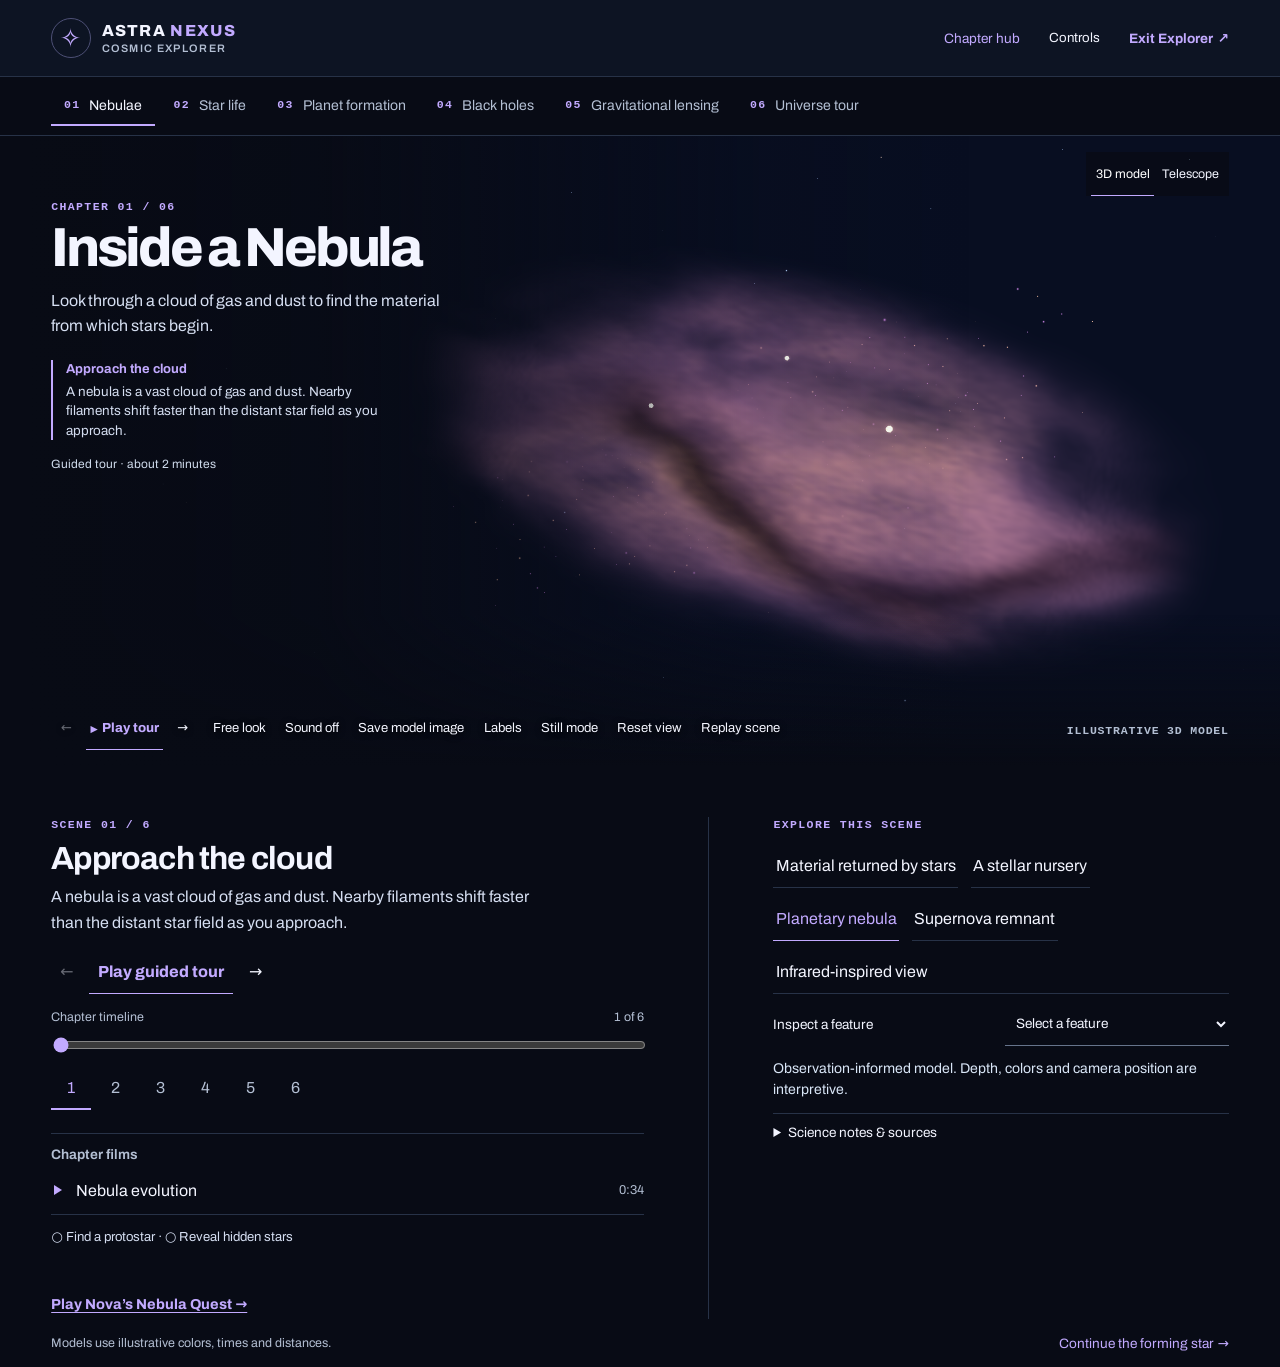
==== cosmic.html @ 78dd4376 "Apply the recorded nebula, orbital, lensing and merger references" ====
<!doctype html>
<html lang="en">
<head>
<meta charset="utf-8">
<meta name="viewport" content="width=device-width, initial-scale=1">
<meta name="theme-color" content="#0a1021">
<meta name="description" content="Six interactive astronomy chapters from ASTRA NEXUS, from stellar nurseries to the observable horizon.">
<title>Cosmic Explorer · ASTRA NEXUS</title>
<link rel="icon" href="favicon.svg" type="image/svg+xml">
<link rel="stylesheet" href="css/cosmic.css?v=8">
<link rel="stylesheet" href="css/cosmic-journey.css">
<link rel="stylesheet" href="css/navigation.css?v=2">
</head>
<body>
<header class="cx-header">
  <a class="cx-brand" href="./"><span class="cx-mark" aria-hidden="true">✧</span><span>ASTRA <span class="cx-slash">NEXUS</span><small>Cosmic Explorer</small></span></a>
  <div class="cx-header-actions"><a class="cx-back" href="#chapters">Chapter hub</a><button id="help" type="button" aria-haspopup="dialog">Controls</button><a class="cx-back cx-exit" href="./#dash">Exit Explorer <span aria-hidden="true">↗</span></a></div>
</header>
<nav id="chapters" class="cx-chapters" aria-label="Chapters"></nav>
<main id="explorer">
  <section id="chapter-hub" class="cx-hub" hidden aria-labelledby="hub-title">
    <div><h1 id="hub-title">Cosmic Explorer</h1><p>Six guided journeys through the life of stars, the formation of planets and the scale of the universe.</p></div>
    <a class="cx-cta" id="continue-chapter" href="#nebula">Start exploring →</a>
    <p id="explorer-progress" class="cx-hub-status"></p>
    <div class="cx-hub-grid" id="hub-grid"></div>
  </section>
  <div id="chapter-view">
  <section class="cx-stage" aria-labelledby="chapter-title">
    <div id="viewport" class="cx-viewport" role="region" aria-label="Cosmic scene. In free look use arrow keys to rotate and plus or minus to zoom." tabindex="0">
      <canvas id="diagram" aria-hidden="true"></canvas>
    </div>
    <figure id="observation" class="cx-observation" hidden>
      <img id="observation-image" alt="" decoding="async">
      <figcaption class="cx-photo-credit">
        <span id="observation-instrument"></span>
        <a id="observation-credit" target="_blank" rel="noopener"></a>
      </figcaption>
    </figure>
    <canvas id="scene-handoff" class="cx-scene-handoff" aria-hidden="true" hidden></canvas>
    <div class="cx-caption">
      <div class="cx-eyebrow" id="chapter-number">Chapter 01 / 06</div>
      <h1 id="chapter-title">Inside a Nebula</h1>
      <p id="chapter-intro">Explore clouds of gas and dust and find where a star begins.</p>
      <div class="cx-current" id="stage-beat"></div>
      <p class="cx-duration" id="duration"></p>
      <p class="cx-scale" id="universe-distance" hidden></p>
      <p class="cx-duration" id="stage-status" role="status"></p>
    </div>
    <div class="cx-modes" role="group" aria-label="Scene display">
      <button id="show-model" type="button" aria-pressed="true">Model</button>
      <button id="show-observation" type="button" aria-pressed="false" hidden>Telescope</button>
    </div>
    <div class="cx-scene-tag" id="render-mode">Interactive diagram</div>
    <div class="cx-model-labels" id="model-labels" hidden></div>
    <div class="cx-scale" id="scale" hidden></div>
    <label class="cx-universe-ruler" id="universe-ruler" hidden><input id="universe-scrub" type="range" min="0" max="5" step="1" value="0" aria-label="Cosmic distance scale"></label>
    <div class="cx-model-labels cx-hotspot" id="feature-marker" hidden></div>
    <div id="scene-hotspots" class="cx-scene-hotspots" aria-label="Scene feature markers" hidden></div>
    <div class="cx-viewbar">
      <div class="cx-stage-navigation" role="group" aria-label="Scene navigation">
        <button id="stage-previous" type="button" aria-label="Previous scene in viewer">←</button>
        <button id="stage-play" class="cx-primary" type="button">Play tour</button>
        <button id="stage-next" type="button" aria-label="Next scene in viewer">→</button>
      </div>
      <button id="free" type="button" aria-pressed="false">Free look</button>
      <div id="zoom-controls" class="cx-stage-navigation" hidden>
        <button id="zoom-in" type="button" aria-label="Zoom in">+</button>
        <button id="zoom-out" type="button" aria-label="Zoom out">−</button>
      </div>
      <button id="explorer-sound" type="button" aria-pressed="false">Sound off</button>
      <button id="explorer-photo" type="button">Save model image</button>
      <button id="labels" type="button" aria-pressed="false">Labels</button>
      <button id="motion" type="button" aria-pressed="false">Still mode</button>
      <button id="reset" type="button">Reset view</button>
      <button id="replay" type="button">Replay scene</button>
      <button id="universe-details" type="button" aria-haspopup="dialog" hidden>Science &amp; sources</button>
      <button id="universe-earth" type="button" hidden>Return to Earth</button>
    </div>
  </section>
  <div class="cx-console" id="chapter-console">
    <section class="cx-story" aria-labelledby="beat-title">
      <div class="cx-eyebrow" id="beat-number"></div>
      <h2 id="beat-title"></h2>
      <p id="beat-copy" aria-live="polite"></p>
      <div class="cx-traverse">
        <button id="previous" type="button" aria-label="Previous scene">←</button>
        <button id="play" class="cx-primary" type="button">Play guided tour</button>
        <button id="next" type="button" aria-label="Next scene">→</button>
      </div>
      <label class="cx-timeline" for="timeline"><span>Chapter timeline</span><output id="timeline-value" for="timeline"></output><input id="timeline" type="range" min="0" max="5" step="1" value="0"></label>
      <div id="stops" class="cx-stops" aria-label="Chapter scenes"></div>
      <section id="chapter-films" class="cx-films" hidden aria-labelledby="film-heading">
        <h3 id="film-heading">Chapter films</h3><div id="film-list"></div>
      </section>
      <p id="chapter-objectives" class="cx-hub-status"></p>
      <div id="chapter-related" class="cx-related"></div>
      <div id="chapter-summary" class="cx-summary" hidden></div>
    </section>
    <section class="cx-lab" aria-label="Explore this scene">
      <div class="cx-eyebrow">Explore this scene</div>
      <div id="observation-notes" class="cx-observation-notes" hidden>
        <h2 id="observation-title"></h2>
        <p id="observation-note"></p>
        <button id="inspect-model" type="button">Explore the model</button>
      </div>
      <div id="model-controls">
        <div id="controls"></div>
        <p class="cx-reading" id="reading" aria-live="polite"></p>
        <div id="locator" class="cx-locator" hidden></div>
        <div id="lens-demo" class="cx-lens-demo" hidden></div>
      </div>
      <details>
        <summary>Science notes &amp; sources</summary>
        <p id="science"></p>
        <div id="sources"></div>
        <div id="scale-reference"></div>
      </details>
    </section>
  </div>
  <section id="evidence" class="cx-evidence" hidden aria-labelledby="evidence-title"><h2 id="evidence-title">Observations and visual references</h2><div id="evidence-grid" class="cx-evidence-grid"></div></section>
  <footer class="cx-footer"><span>Models use illustrative colors, times and distances.</span><a id="next-chapter" href="#stars">Next chapter →</a></footer>
  </div>
</main>
<dialog id="universe-notes" class="cx-dialog cx-universe-notes" aria-labelledby="universe-notes-title">
  <div class="cx-dialog-head"><h2 id="universe-notes-title">Cosmic scales · field notes</h2><form method="dialog"><button class="cx-dialog-x" aria-label="Close science notes">×</button></form></div>
  <div id="universe-notes-content"></div>
</dialog>
<dialog id="help-dialog" class="cx-dialog" aria-labelledby="help-title">
  <div class="cx-dialog-head">
    <h2 id="help-title">Explorer controls</h2>
    <form method="dialog"><button class="cx-dialog-x" aria-label="Close Explorer controls" autofocus>×</button></form>
  </div>
  <p>Use the scene arrows or timeline to advance. Guided tour plays each scene in order. Use Still mode to step through at your own pace.</p>
  <p>In Free look, drag or use the arrow keys to rotate. Use the wheel, + and −, or the zoom buttons to zoom. Escape exits Free look.</p>
  <p id="chapter-help"></p>
  <label class="cx-field"><span>Graphics quality</span><select id="quality"><option value="auto">Auto</option><option value="lite">Reduced</option><option value="full">Full</option></select></label>
  <button id="help-motion" type="button" aria-pressed="false">Still mode</button>
  <button id="retry-renderer" type="button">Try 3D again</button>
  <p id="renderer-status" role="status"></p>
  <form method="dialog" class="cx-dialog-actions"><button class="cx-primary">Close controls</button><a class="cx-back" href="./#dash">Exit Explorer to Mission Control ↗</a></form>
</dialog>
<dialog id="media-dialog" class="cx-dialog cx-media-dialog" aria-labelledby="media-title">
  <div class="cx-dialog-head">
    <h2 id="media-title"></h2>
    <form method="dialog"><button class="cx-dialog-x" aria-label="Close media" autofocus>×</button></form>
  </div>
  <div id="media-content"></div><p id="media-caption"></p><div id="media-links"></div>
</dialog>
<noscript><p class="cx-noscript">Enable JavaScript to explore the six interactive chapters. <a href="https://science.nasa.gov/universe/">Explore NASA’s universe guide</a>.</p></noscript>
<script type="module" src="js/cosmic.js?v=13"></script>
</body>
</html>
---- css/cosmic.css ----
@font-face{font-family:Archivo;src:url(../fonts/archivo.woff2) format("woff2");font-display:swap;font-weight:100 900}
:root{color-scheme:dark;--ink:#080b15;--line:#273247;--muted:#b3bfd3;--accent:#a99efc;--bright:#f3f5ff;font-family:Archivo,system-ui,sans-serif;background:var(--ink);color:var(--bright)}
*{box-sizing:border-box}
body{margin:0}
button,input,select{font:inherit}
a{color:inherit}
button,select{border:0;border-bottom:1px solid transparent;color:var(--bright);background:transparent;padding:.55rem .55rem;cursor:pointer;min-height:44px}
select{border-bottom-color:#66748b;padding-inline:.4rem;color-scheme:dark}
select option{background:#111b2d;color:var(--bright)}
button:hover:not(:disabled),select:hover{border-color:var(--accent);color:var(--accent)}
button:disabled{opacity:.4;cursor:default}
button[aria-pressed=true]{border-color:var(--accent);color:var(--accent)}
:focus-visible{outline:2px solid #fff;outline-offset:3px}
[hidden]{display:none!important}
.cx-header,.cx-footer{display:flex;justify-content:space-between;align-items:center;padding:1rem clamp(1rem,4vw,4rem);gap:1rem}
.cx-header{border-bottom:1px solid var(--line);background:#0d1423}
.cx-brand{display:flex;align-items:center;gap:.65rem;text-decoration:none;font-weight:800;letter-spacing:.08em}
.cx-brand small{display:block;color:var(--muted);font-size:.68rem;font-weight:600;letter-spacing:.12em;text-transform:uppercase;margin-top:.16rem}
.cx-slash,.cx-mark{color:var(--accent)}
.cx-mark{display:grid;place-items:center;width:40px;height:40px;border-radius:50%;border:1px solid #4d5076;font-size:1.6rem}
.cx-back,.cx-footer a{font-size:.85rem;text-decoration:none;color:var(--accent);white-space:nowrap}
.cx-exit{display:inline-flex;gap:.3rem;align-items:center;min-height:44px;font-weight:700}
.cx-exit:hover,.cx-exit:focus-visible{text-decoration:underline;text-underline-offset:.25em}
.cx-chapters{display:flex;overflow:auto;gap:.35rem;padding:.55rem clamp(1rem,4vw,4rem);border-bottom:1px solid var(--line);scrollbar-width:thin}
.cx-chapters a{display:inline-flex;align-items:center;gap:.55rem;text-decoration:none;white-space:nowrap;border-bottom:2px solid transparent;padding:.72rem .8rem;font-size:.88rem;color:var(--muted)}
.cx-chapters a[aria-current=page]{border-color:var(--accent);color:var(--bright)}
.cx-chapters b,.cx-eyebrow,.cx-scene-tag,.cx-scale{font:600 .72rem/1.35 ui-monospace,monospace;letter-spacing:.12em;text-transform:uppercase;color:var(--accent)}
.cx-stage{position:relative;isolation:isolate;min-height:clamp(470px,64svh,770px);background:#070a12;overflow:hidden}
.cx-viewport,.cx-viewport canvas{position:absolute;inset:0;width:100%;height:100%;display:block}
.cx-viewport{touch-action:pan-y}
.cx-viewport.free{cursor:grab;touch-action:none}
.cx-viewport.free:active{cursor:grabbing}
.cx-stage::after{content:"";position:absolute;inset:0;pointer-events:none;background:linear-gradient(90deg,#080b15 2%,#080b15e6 25%,#080b1522 58%,transparent 76%),linear-gradient(0deg,#080b15 0%,transparent 24%)}
.cx-caption,.cx-viewbar,.cx-scene-tag,.cx-scale,.cx-model-labels{position:absolute;z-index:1}
.cx-caption{left:clamp(1rem,4vw,4rem);top:clamp(1.2rem,7vh,5rem);max-width:min(420px,46%);pointer-events:none}
h1,h2,p{margin:0}
h1{font-size:clamp(2.4rem,5.7vw,5.8rem);line-height:.96;letter-spacing:-.06em;margin:.55rem 0 1rem;font-weight:780}
.cx-caption p,.cx-story p{color:#d5def1;line-height:1.6;max-width:54ch}
.cx-scene-tag{right:clamp(1rem,4vw,4rem);bottom:1.75rem;color:var(--muted);letter-spacing:.07em}
.cx-modes{position:absolute;z-index:2;top:1rem;right:clamp(1rem,4vw,4rem);display:flex;gap:.2rem;background:#080b15bf;padding:0 .35rem}
.cx-modes button{font-size:.78rem;background:transparent;border-color:transparent;padding:.35rem .75rem;min-height:44px}
.cx-modes button[aria-pressed=true]{border-color:var(--accent);color:#fff}
.cx-observation{position:absolute;inset:0;margin:0;background:#080b15;overflow:hidden}
.cx-observation img{position:absolute;inset:0 0 0 auto;display:block;width:72%;height:100%;object-fit:contain;object-position:var(--photo-focus,center);transform:scale(var(--photo-zoom,1))}
.cx-observation img.cx-wide{object-fit:cover;mask-image:linear-gradient(90deg,transparent,#000 23%)}
.cx-photo-credit{position:absolute;z-index:2;right:clamp(1rem,4vw,4rem);bottom:1rem;color:#e4ebf8;text-align:right;font-size:.72rem;line-height:1.5;max-width:min(420px,55%);text-shadow:0 1px 4px #000}
.cx-photo-credit span{display:block;font-size:.7rem;font-weight:700;letter-spacing:.09em;text-transform:uppercase}
.cx-photo-credit a{color:#c6d5ef;text-underline-offset:.18em}
.cx-observation-notes{margin:.65rem 0 1rem}
.cx-observation-notes h2{font-size:1.25rem}
.cx-observation-notes p{font-size:.93rem;line-height:1.55;color:#d5def1;margin:.6rem 0 .9rem}
.cx-viewbar{left:clamp(1rem,4vw,4rem);right:12rem;bottom:1rem;display:flex;gap:.4rem;flex-wrap:wrap}
.cx-viewbar button{font-size:.82rem;text-shadow:0 1px 6px #000}
.cx-stage-navigation{display:flex;gap:.25rem}
.cx-stage-navigation button:not(.cx-primary){padding-inline:.62rem}
.cx-scale{right:clamp(1rem,4vw,4rem);bottom:4.4rem;border-bottom:1px solid currentColor;padding-bottom:.35rem}
.cx-model-labels{left:51%;right:3%;bottom:17%;display:flex;gap:.35rem;flex-wrap:wrap;justify-content:center;pointer-events:none}
.cx-model-labels span{font-size:.74rem;padding:.22rem .4rem;border-bottom:1px solid #9ba7c9;text-shadow:0 1px 5px #000,0 0 8px #000}
.cx-console{display:grid;grid-template-columns:minmax(0,1.14fr) minmax(0,1fr);gap:clamp(1.75rem,5vw,5rem);max-width:1440px;margin:auto;padding:clamp(1.75rem,4vw,3.5rem) clamp(1rem,4vw,4rem) 0}
.cx-lab{padding-inline-start:clamp(1.75rem,5vw,5rem);border-inline-start:1px solid var(--line)}
h2{font-size:clamp(1.3rem,2.5vw,2rem);line-height:1.1;letter-spacing:-.025em;margin:.5rem 0}
.cx-story p{min-height:3rem}
.cx-traverse{display:flex;gap:.45rem;margin-top:.9rem}
button.cx-primary{color:var(--accent);font-weight:750;border-bottom-color:var(--accent);text-shadow:none}
button.cx-primary:hover:not(:disabled){color:#fff;border-bottom-color:#fff}
.cx-timeline{display:grid;grid-template-columns:1fr auto;gap:.25rem;margin-top:1rem;font-size:.78rem;color:var(--muted)}
input[type=range]{width:100%;accent-color:var(--accent);min-height:30px;cursor:pointer}
.cx-timeline input{grid-column:1/-1}
.cx-stops{display:flex;gap:.3rem;flex-wrap:wrap;margin-top:.3rem}
.cx-stops button{padding:.4rem .65rem;background:transparent;border:0;border-bottom:2px solid transparent;border-radius:0;color:var(--muted);min-width:40px}
.cx-stops button[aria-pressed=true]{color:var(--accent);border-bottom-color:var(--accent);background:transparent}
#controls{display:grid;gap:.55rem;margin:.7rem 0}
.cx-choices{display:flex;flex-wrap:wrap;gap:.2rem .8rem}
.cx-choices button,#controls>button{border:0;border-bottom:1px solid var(--line);border-radius:0;background:transparent;padding:.5rem .15rem;text-align:start}
.cx-choices button[aria-pressed=true],#controls>button[aria-pressed=true]{color:var(--accent);border-bottom-color:var(--accent);background:transparent}
.cx-choices button:hover:not(:disabled),#controls>button:hover:not(:disabled){background:transparent;border-bottom-color:var(--accent)}
.cx-field{display:grid;grid-template-columns:1fr minmax(130px,1fr);gap:.5rem;align-items:center;font-size:.85rem}
.cx-reading{color:#d9e6f7;font-size:.88rem;line-height:1.55;min-height:2.6em}
details{border-top:1px solid var(--line);margin-top:.75rem;padding-top:.7rem;font-size:.85rem;color:var(--muted)}
summary{cursor:pointer;color:var(--bright);min-height:34px}
details p{line-height:1.6}
#sources a{color:var(--accent);display:inline-block;margin-top:.65rem}
.cx-footer{color:var(--muted);font-size:.78rem}
@media(max-width:760px){
  .cx-console{grid-template-columns:1fr}
  .cx-lab{padding:1.5rem 0 0;border-inline-start:0;border-top:1px solid var(--line)}
  .cx-stage{min-height:clamp(560px,78svh,670px)}
  .cx-modes{top:.55rem}
  .cx-modes button{min-height:44px}
  .cx-observation img{top:32%;width:100%;height:56%;object-position:center}
  .cx-observation img.cx-wide{object-fit:cover;mask-image:linear-gradient(180deg,transparent,#000 17%,#000 78%,transparent);object-position:var(--photo-focus,center)}
  .cx-photo-credit{right:1rem;bottom:1rem;max-width:55%}
  .cx-scene-tag{top:.95rem;bottom:auto;left:1rem;right:auto}
  .cx-viewbar{right:1rem}
  .cx-stage:has(.cx-observation:not([hidden])) .cx-photo-credit{bottom:4.4rem}
  .cx-caption{max-width:88%;top:3.35rem}
  .cx-caption p{font-size:.91rem;max-width:34ch}
  .cx-stage::after{background:linear-gradient(180deg,#080b15 4%,#080b15ae 24%,transparent 51%),linear-gradient(0deg,#080b15,transparent 25%)}
  .cx-model-labels{left:4%;bottom:22%}
  .cx-scale{bottom:6.9rem}
}
@media(max-width:360px){.cx-viewbar{bottom:.55rem}.cx-viewbar button{font-size:.73rem;padding:.45rem .55rem}.cx-footer{align-items:flex-start;flex-direction:column}}

.cx-current{margin-top:1.35rem;padding-left:.8rem;border-left:2px solid var(--accent);max-width:38ch}
.cx-current b{display:block;color:var(--accent);font-size:.81rem;line-height:1.4;margin-bottom:.22rem}
.cx-current span{font-size:.84rem;color:#d5def1;line-height:1.45}
.cx-noscript{padding:1.25rem}
@media(max-width:760px){.cx-current{margin-top:.72rem}.cx-current span{display:none}}

.cx-header-actions{display:flex;align-items:center;justify-content:flex-end;gap:clamp(.55rem,2vw,1.25rem);flex-wrap:wrap}
.cx-header-actions button{font-size:.83rem}
.cx-hub,.cx-evidence{padding:clamp(1rem,4vw,4rem);max-width:1440px;margin:auto}
.cx-hub p,.cx-dialog p,.cx-evidence p{color:#d5def1;line-height:1.55}
.cx-cta,.cx-related a{display:inline-block;color:var(--accent);padding:.55rem 0;font-weight:730;text-underline-offset:.3em}
.cx-hub .cx-cta{margin:1.2rem 0}
.cx-hub-grid{margin-top:1rem;border-bottom:1px solid var(--line)}
.cx-hub-grid a{display:grid;grid-template-columns:2rem minmax(10rem,1fr) minmax(0,1.6fr) 1rem;align-items:baseline;gap:clamp(.75rem,2vw,1.75rem);padding:1.1rem 0;border-top:1px solid var(--line);text-decoration:none;line-height:1.42}
.cx-hub-grid a:hover strong,.cx-hub-grid a:focus-visible strong{color:var(--accent)}
.cx-hub-grid strong{font-size:clamp(1.08rem,2vw,1.4rem)}
.cx-hub-intro{color:var(--muted);font-size:.92rem}
.cx-hub-arrow{color:var(--accent);justify-self:end}
@media(max-width:630px){
  .cx-hub-grid a{grid-template-columns:1.55rem minmax(0,1fr) 1rem;gap:.22rem .8rem}
  .cx-hub-intro{grid-column:2;grid-row:2}.cx-hub-arrow{grid-column:3;grid-row:1}
}
.cx-caption .cx-duration{margin-top:.9rem;font-size:.75rem;color:#cfdbec}
.cx-related{display:flex;gap:.5rem;flex-wrap:wrap;margin-top:.9rem}
.cx-related a{font-size:.9rem;color:var(--accent);background:transparent;border-radius:0;padding:.45rem 0;text-decoration:underline;text-underline-offset:.24em}
.cx-summary{margin-top:1rem;padding-top:1rem;border-top:1px solid var(--line)}
.cx-summary h3,.cx-evidence h3{margin:.3rem 0 .6rem}
.cx-summary p{min-height:0;margin:.45rem 0}
.cx-evidence h2{margin-bottom:1rem}
.cx-evidence-card{display:grid;grid-template-columns:minmax(0,1fr);align-items:start;gap:clamp(1rem,3vw,2.25rem);padding:1.3rem 0;border-top:1px solid var(--line)}
.cx-evidence-card:has(img:not([hidden])){grid-template-columns:minmax(0,15rem) minmax(0,1fr)}
.cx-evidence-card img{width:100%;height:auto;max-height:11rem;object-fit:contain;object-position:left}
.cx-evidence-copy{display:flex;flex-direction:column;align-items:flex-start;gap:.45rem}
.cx-evidence-copy h3{margin:0}
.cx-evidence-copy p:not(.cx-eyebrow){max-width:65ch}
.cx-evidence-copy button{padding-inline:0;color:var(--accent);border-bottom-color:var(--line);margin:.12rem 0}
@media(max-width:530px){.cx-evidence-card:has(img:not([hidden])){grid-template-columns:1fr}}
.cx-evidence-card a,.cx-scale-reference a,.cx-dialog a{color:var(--accent);font-size:.85rem}
.cx-evidence-card p,.cx-subnote{font-size:.86rem;line-height:1.5;color:var(--muted)}
.cx-dialog{width:min(92vw,44rem);max-height:90svh;border:1px solid #53627d;border-radius:.35rem;padding:clamp(1rem,3vw,1.65rem);background:#0e1727;color:var(--bright)}
.cx-dialog-head{position:sticky;top:0;z-index:1;display:flex;justify-content:space-between;align-items:center;gap:.8rem;background:#0e1727}
.cx-dialog .cx-dialog-head form{margin:0}
.cx-dialog-x{font-size:1.8rem;line-height:1;min-width:44px;padding:0;color:var(--bright)}
.cx-dialog .cx-dialog-actions{display:flex;flex-wrap:wrap;align-items:center;gap:.35rem 1rem;padding-top:.6rem;border-top:1px solid var(--line)}
.cx-media-dialog{width:min(92vw,56rem)}
.cx-dialog::backdrop{background:#03060ddd}
.cx-dialog p,.cx-dialog form,.cx-dialog .cx-field{margin:.7rem 0}
.cx-media-dialog video{aspect-ratio:16/9}
.cx-media-dialog img,.cx-media-dialog video{display:block;width:100%;max-height:60svh;object-fit:contain;background:#080b15}
#media-links{display:flex;gap:1rem;flex-wrap:wrap}
.cx-locator,.cx-arrivals{display:flex;justify-content:space-between;gap:.4rem;margin:.65rem 0;font-size:.78rem;color:#d2def0}
.cx-locator span{padding:.38rem .5rem;border-bottom:1px solid var(--line);transform:translateY(calc(-1 * var(--offset,0px)))}
.cx-locator span[data-selected]{color:var(--accent);border-color:var(--accent)}
.cx-lens-demo{padding:.65rem 0;border-block:1px solid var(--line)}
.cx-lens-demo p{margin:.4rem 0;line-height:1.5;font-size:.86rem}
.cx-arrivals span{flex:1;padding:.35rem 0;border-bottom:1px solid #49627d}
.cx-arrivals.pulsing span{animation:cx-arrival .7s ease-out}
.cx-arrivals.pulsing span+span{animation-delay:.8s}
@keyframes cx-arrival{35%{background:var(--accent);color:#0d1323}}
.cx-hotspot{bottom:29%;color:#fff;font-size:.82rem;text-shadow:0 1px 5px #000;align-items:center}
.cx-hotspot::before{content:'';width:.55rem;height:.55rem;border:2px solid var(--accent);border-radius:50%}
.cx-scale-reference dt{font-weight:750;color:#e1eaf7;margin-top:.8rem}
.cx-scale-reference dd{margin:.25rem 0;line-height:1.5}
@media(max-width:760px){
  .cx-header{gap:.4rem}.cx-header-actions{gap:.4rem}.cx-header-actions .cx-back{font-size:.73rem}.cx-header-actions button{min-height:38px;padding:.35rem .45rem}
  .cx-viewbar button{min-height:42px}
  .cx-hotspot{bottom:30%}
}
@media(prefers-reduced-motion:reduce){.cx-arrivals.pulsing span{animation:none}}
.cx-evidence-legend{display:flex;gap:.65rem;flex-wrap:wrap;font-size:.8rem}
.cx-evidence-legend span{padding:.22rem 0;color:#8bc7f1}
.cx-evidence-legend span+span{color:#f2a4a4}
.cx-gallery-image{overflow:auto;max-height:61svh}
.cx-gallery-image.zoomed img{width:1500px;max-width:none;max-height:none}
#media-content>button{margin-bottom:.5rem}
#stage-status:empty{display:none}
.cx-scene-hotspots{position:absolute;z-index:2;inset:15% 4% 18% 45%;pointer-events:none}
.cx-scene-hotspots button{position:absolute;transform:translate(-50%,-50%);min-width:36px;min-height:36px;padding:0;display:grid;place-items:center;pointer-events:auto;border-radius:50%;background:#111b2deb;border-color:var(--accent);font-size:1.1rem}
@media(max-width:760px){.cx-scene-hotspots{inset:38% 7% 20% 7%}}


.cx-scene-handoff{position:absolute;inset:0;width:100%;height:100%;z-index:0;pointer-events:none}
.cx-stage::after{z-index:1}
.cx-caption,.cx-viewbar,.cx-scene-tag,.cx-scale,.cx-model-labels{z-index:2}
.cx-modes,.cx-scene-hotspots{z-index:3}

.cx-films{margin-top:1.4rem;border-top:1px solid var(--line)}
.cx-films h3{margin:.85rem 0 .28rem;font-size:.86rem;font-weight:650;color:var(--muted)}
button.cx-film{display:grid;grid-template-columns:auto 1fr auto;align-items:center;gap:.7rem;width:100%;min-height:48px;text-align:left;padding:.52rem 0;border:0;border-bottom:1px solid var(--line);border-radius:0;background:transparent}
button.cx-film:hover:not(:disabled){color:var(--accent);background:transparent;border-bottom-color:var(--accent)}
.cx-film-play,.cx-film-time{color:var(--accent);font-size:.8rem}
.cx-film-play{width:0;height:0;border-block:5px solid transparent;border-inline-start:8px solid currentColor;margin-inline:3px}
.cx-film-time{font-variant-numeric:tabular-nums;color:var(--muted)}
@media(prefers-reduced-motion:reduce){.cx-scene-handoff{display:none}}

/* Keep the main tour control distinct from secondary text controls. */
.cx-viewbar{align-items:center;gap:.25rem .65rem}
.cx-viewbar button,.cx-modes button{padding-inline:.28rem}
.cx-viewbar .cx-primary::before{content:'▶';font-size:.72em;margin-right:.42em}
.cx-viewbar .cx-primary[data-playing]::before{content:'Ⅱ'}
.cx-stage{min-height:clamp(520px,70svh,820px)}
.cx-caption h1{font-size:clamp(2.2rem,4.3vw,4.4rem);margin:.45rem 0 .8rem}
@media(max-height:760px) and (min-width:761px){.cx-caption .cx-duration:not([role=status]){display:none}}
@media(max-width:760px){
  .cx-stage{min-height:clamp(560px,78svh,680px)}
  .cx-viewbar button{padding-inline:.18rem}
}
@media(max-width:420px){
  .cx-header{align-items:flex-start}
  .cx-header-actions{gap:0 .65rem}
  .cx-header-actions button,.cx-header-actions .cx-back{min-height:44px}
  .cx-header-actions .cx-back{display:inline-flex;align-items:center}
}
---- css/cosmic-journey.css ----
.nova{--accent:#c5aaff}
.nova-main{max-width:1500px;margin:auto}
.nova-stage{position:relative;isolation:isolate;min-height:clamp(430px,66svh,740px);overflow:hidden;background:#0a1227}
#nova-viewport,#nova-viewport canvas,#nova-diagram{position:absolute;inset:0;width:100%;height:100%}
.nova-stage::after{content:'';position:absolute;inset:0;pointer-events:none;background:linear-gradient(90deg,#080b15 1%,#080b15da 29%,transparent 70%)}
.nova-caption,.nova-mode{position:absolute;z-index:1;left:clamp(1rem,5vw,5rem)}
.nova-caption{top:clamp(2rem,9vh,6rem);max-width:min(39rem,47%)}
.nova-caption h1{font-size:clamp(2.2rem,5.6vw,5.4rem)}
.nova-caption p:last-child{line-height:1.6;max-width:45ch;color:#e0e6f6}
.nova-mode{bottom:1rem;display:flex;align-items:center;gap:.7rem;color:#bcc9e5;font-size:.82rem}
.nova-flight{max-width:930px;margin:auto;padding:1.3rem clamp(1rem,5vw,4rem) 2.5rem;display:grid;gap:.8rem}
.nova-flight p{line-height:1.5}
#nova-visual,#nova-stars{color:var(--muted);font-size:.92rem}
#nova-move{margin-top:.35rem}
#nova-dial-value{float:right;color:var(--accent)}
.nova-actions{display:flex;flex-wrap:wrap;align-items:center;gap:.3rem 1rem;border-top:1px solid var(--line)}
.nova-actions a{color:var(--accent);margin-left:auto}
.nova-part{display:flex;align-items:center;gap:.5rem;max-width:100%}
.nova-part select{min-width:0;max-width:min(58vw,22rem)}
.cx-universe .cx-stage{min-height:calc(100svh - 115px);background:#0a1726}
.cx-universe .cx-stage::after{background:linear-gradient(90deg,#0a1726ee,#0a172680 32%,transparent 69%),linear-gradient(0deg,#0a1726e0,transparent 22%)}
.cx-universe .cx-caption{max-width:min(38rem,45%);top:clamp(2.8rem,8vh,6rem)}
.cx-universe .cx-caption h1{font-size:clamp(1.4rem,2.8vw,3rem);letter-spacing:-.035em}
.cx-universe .cx-current{margin-top:1rem}
.cx-universe .cx-scale{position:static;margin-top:1.4rem;border:0;font:650 clamp(1.6rem,4vw,4.2rem)/1 Archivo,system-ui;letter-spacing:-.04em;text-transform:none}
.cx-universe .cx-viewport canvas{background:#0a1726}
.cx-universe-ruler{position:absolute;z-index:3;right:clamp(.6rem,2.2vw,2.3rem);top:50%;transform:translateY(-50%);writing-mode:vertical-lr;direction:rtl;height:min(34vh,230px);display:flex;align-items:center;color:#a8f3ec}
.cx-universe-ruler input{width:34px;height:100%;margin:0}
.cx-universe-notes{max-height:85svh}
.cx-universe-notes .cx-console{display:block;padding:.5rem 0}
.cx-universe-notes .cx-story{display:none}
.cx-universe-notes .cx-lab{border:0;padding:0}
.cx-universe-notes .cx-evidence{padding:1rem 0 0}
.cx-hub-status{color:var(--accent);font-size:.82rem;margin-top:.7rem}
@media(max-width:760px){
  .nova-stage{min-height:clamp(500px,75svh,690px)}
  .nova-caption{top:1rem;max-width:85%}
  .nova-caption h1{font-size:clamp(2rem,8vw,3.5rem)}
  .nova-caption p:last-child{font-size:.94rem}
  .nova-stage::after{background:linear-gradient(180deg,#080b15ed,#080b159e 27%,transparent 52%,transparent 82%,#080b15)}
  .cx-universe .cx-stage{min-height:max(550px,calc(100svh - 145px))}
  .cx-universe .cx-stage::after{background:linear-gradient(180deg,#0a1726ed,#0a172688 28%,transparent 57%,transparent 82%,#0a1726)}
  .cx-universe .cx-caption{max-width:85%;top:3.3rem}
  .cx-universe-ruler{height:160px;top:60%}
}
#nova-viewport{touch-action:pan-y;cursor:grab}
#nova-diagram{pointer-events:none}

#continue-chapter + a{display:inline-block;margin-left:1.3rem;color:var(--accent);text-underline-offset:.25em}
.cx-objective-count{display:block;color:var(--accent);font-size:.76rem;margin-top:.2rem}
.cx-universe #chapter-intro,.cx-universe #duration,.cx-universe #scale{display:none}
.cx-universe #universe-distance{display:block}
.cx-universe .cx-current span{display:block}
.cx-universe .cx-viewbar{right:1rem;max-width:calc(100% - 2rem)}
.cx-universe .cx-scene-tag{bottom:4.7rem;max-width:10rem;text-align:right}
@media(max-width:760px){
  .cx-universe .cx-scene-tag{top:.95rem;bottom:auto;text-align:left}
  #continue-chapter + a{margin-left:.8rem}
}
.cx-lens-drag{cursor:ns-resize}
.cx-universe-notes .cx-lab details{margin-top:1.2rem}
.cx-universe #stage-beat b{font-size:1rem}
#nova-film-list video{display:block;width:100%;max-height:65svh;background:#080e20;margin-top:.75rem}
#nova-film-list button{color:var(--accent);margin-right:.7rem}
.nova-mode{flex-wrap:wrap;max-width:92%}
---- css/navigation.css ----
/* Keep the old page visible until the destination has painted. */
@view-transition { navigation: auto; }
::view-transition-group(root) { animation-duration: 360ms; }
::view-transition-old(root) { animation: none; }
::view-transition-new(root) { animation: nexus-enter 360ms cubic-bezier(.2,.66,.3,1) both; }
@keyframes nexus-enter {
  from { opacity: 0; transform: translateY(7px); }
  to { opacity: 1; transform: translateY(0); }
}
@media (prefers-reduced-motion: reduce) {
  @view-transition { navigation: none; }
}
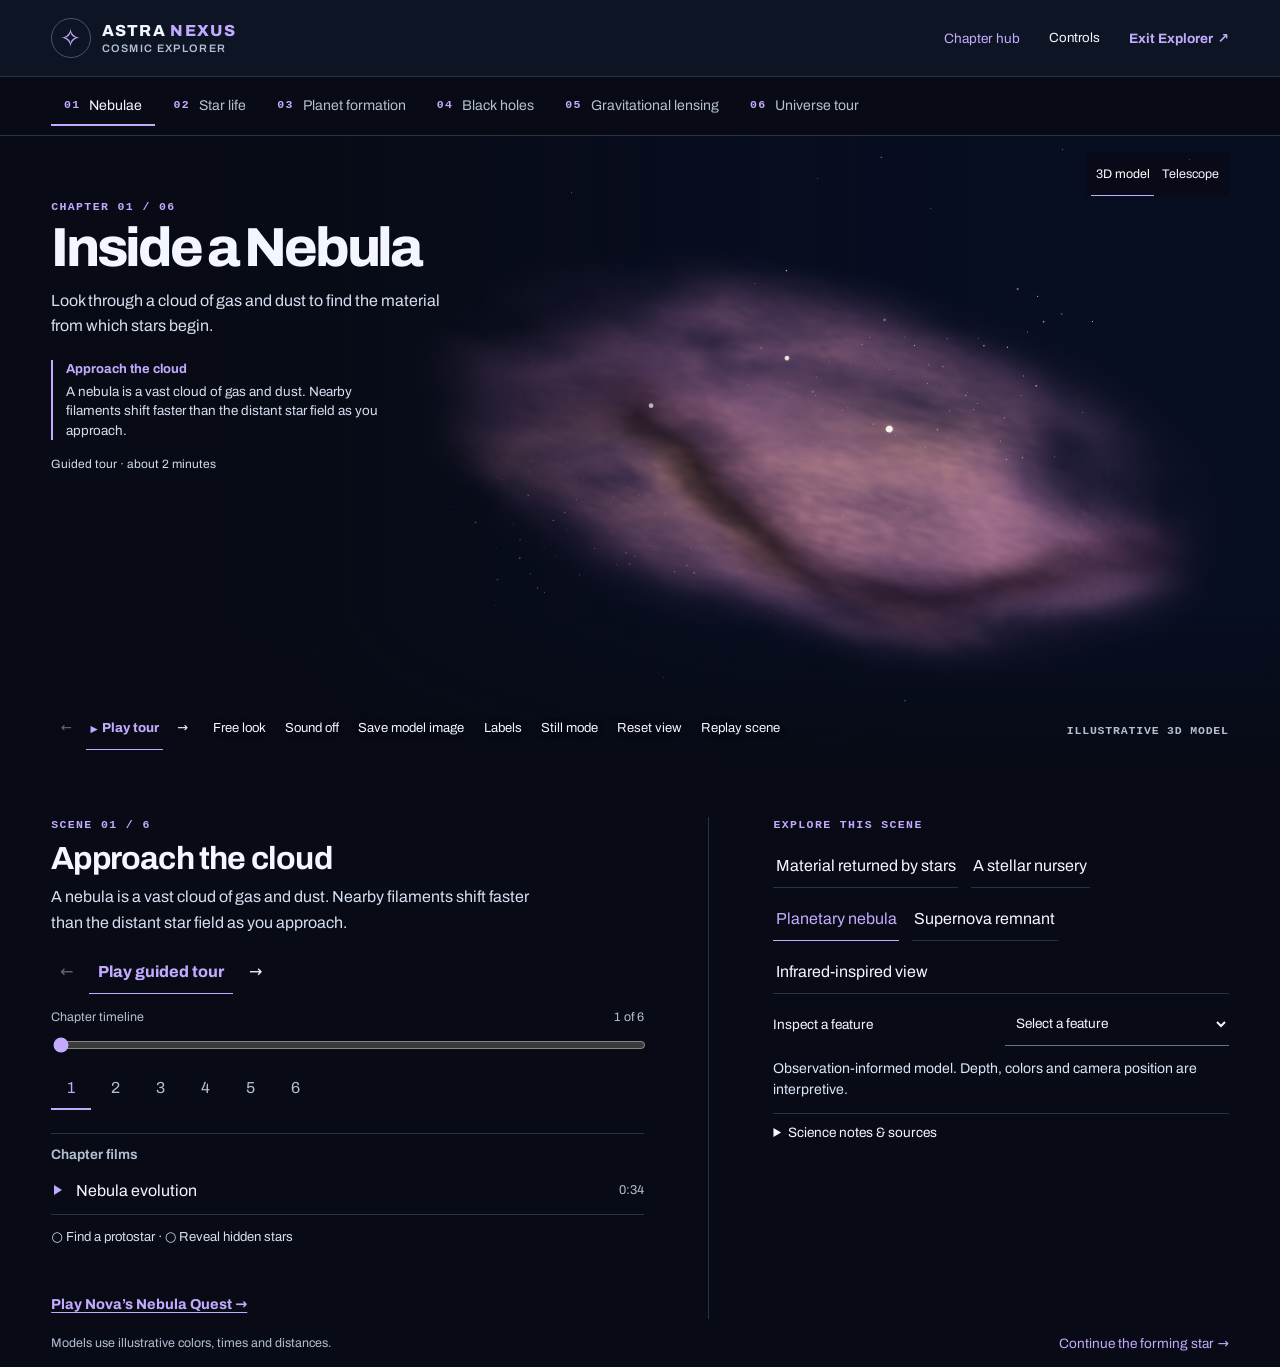
==== commit 60c20d98: "Develop the warped disk, bipolar jets and deep-field flythrough from recordings" ====
--- a/cosmic.html
+++ b/cosmic.html
@@ -147,6 +147,6 @@
   <div id="media-content"></div><p id="media-caption"></p><div id="media-links"></div>
 </dialog>
 <noscript><p class="cx-noscript">Enable JavaScript to explore the six interactive chapters. <a href="https://science.nasa.gov/universe/">Explore NASA’s universe guide</a>.</p></noscript>
-<script type="module" src="js/cosmic.js?v=13"></script>
+<script type="module" src="js/cosmic.js?v=15"></script>
 </body>
 </html>
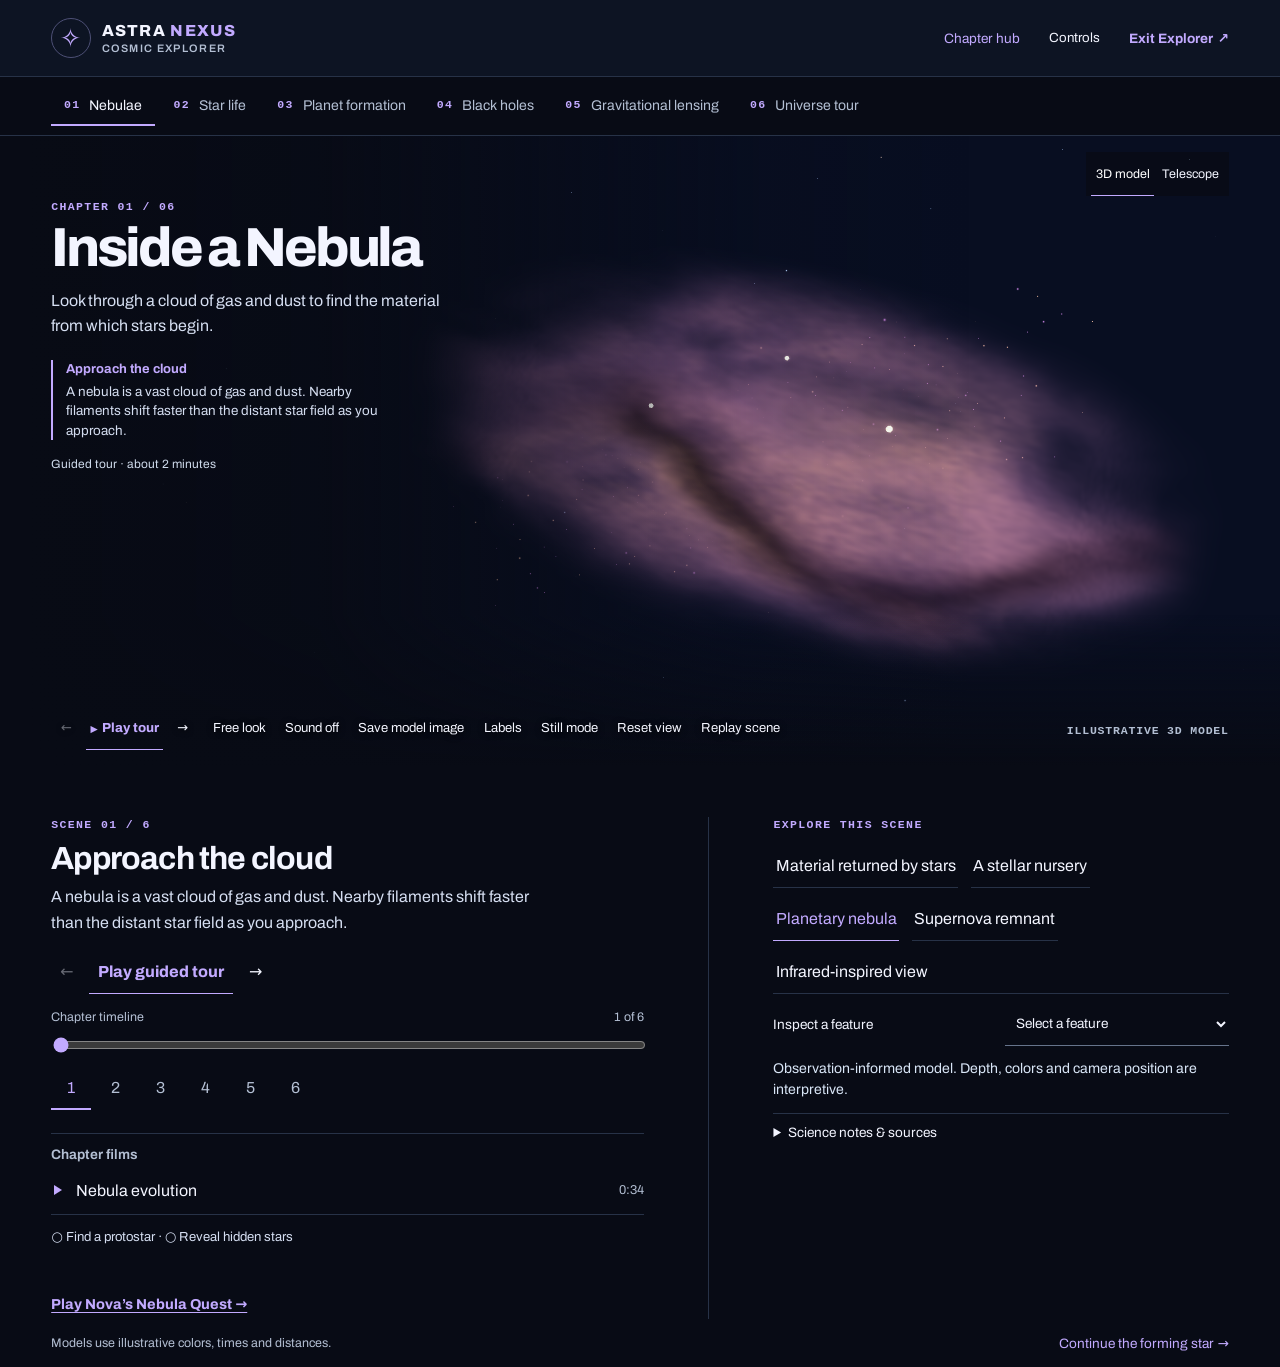
==== commit ff71bf15: "Nova's Quests: cinematic 3D scenes for all 142 story parts, game-style quest page" ====
--- a/cosmic.html
+++ b/cosmic.html
@@ -147,6 +147,6 @@
   <div id="media-content"></div><p id="media-caption"></p><div id="media-links"></div>
 </dialog>
 <noscript><p class="cx-noscript">Enable JavaScript to explore the six interactive chapters. <a href="https://science.nasa.gov/universe/">Explore NASA’s universe guide</a>.</p></noscript>
-<script type="module" src="js/cosmic.js?v=15"></script>
+<script type="module" src="js/cosmic.js?v=16"></script>
 </body>
 </html>
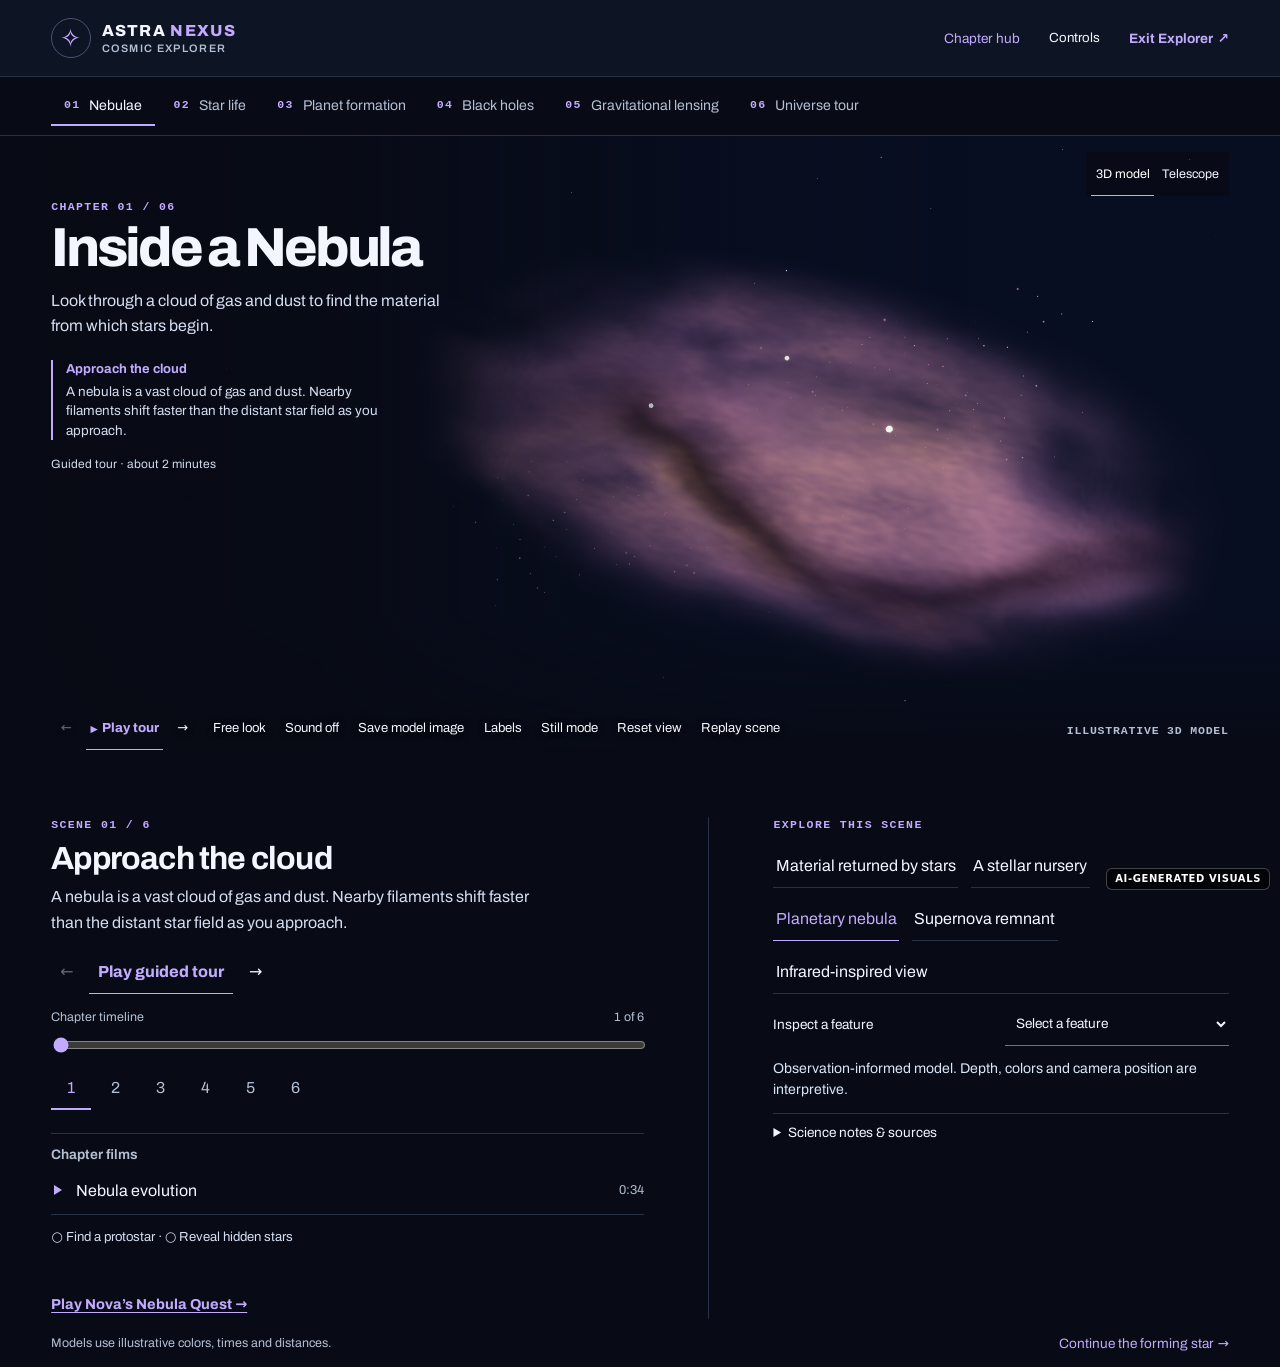
==== commit d23b9375: "AI disclosure: visible watermark on films and pages, disclosure meta tag and README" ====
--- a/cosmic.html
+++ b/cosmic.html
@@ -2,6 +2,8 @@
 <html lang="en">
 <head>
 <meta charset="utf-8">
+<meta name="ai-disclosure" content="Code and visuals generated with AI tools; mission research by team NEXUS//04">
+
 <meta name="viewport" content="width=device-width, initial-scale=1">
 <meta name="theme-color" content="#0a1021">
 <meta name="description" content="Six interactive astronomy chapters from ASTRA NEXUS, from stellar nurseries to the observable horizon.">
@@ -148,5 +150,6 @@
 </dialog>
 <noscript><p class="cx-noscript">Enable JavaScript to explore the six interactive chapters. <a href="https://science.nasa.gov/universe/">Explore NASA’s universe guide</a>.</p></noscript>
 <script type="module" src="js/cosmic.js?v=16"></script>
+<div class="ai-mark" aria-label="Notice: visuals and code on this site were generated with AI tools" style="position:fixed;right:10px;bottom:10px;z-index:2147483000;pointer-events:none;font:600 10px/1 system-ui,sans-serif;letter-spacing:.06em;color:#fff;background:rgba(0,0,0,.55);border:1px solid rgba(255,255,255,.25);padding:5px 8px;border-radius:6px">AI-GENERATED VISUALS</div>
 </body>
 </html>
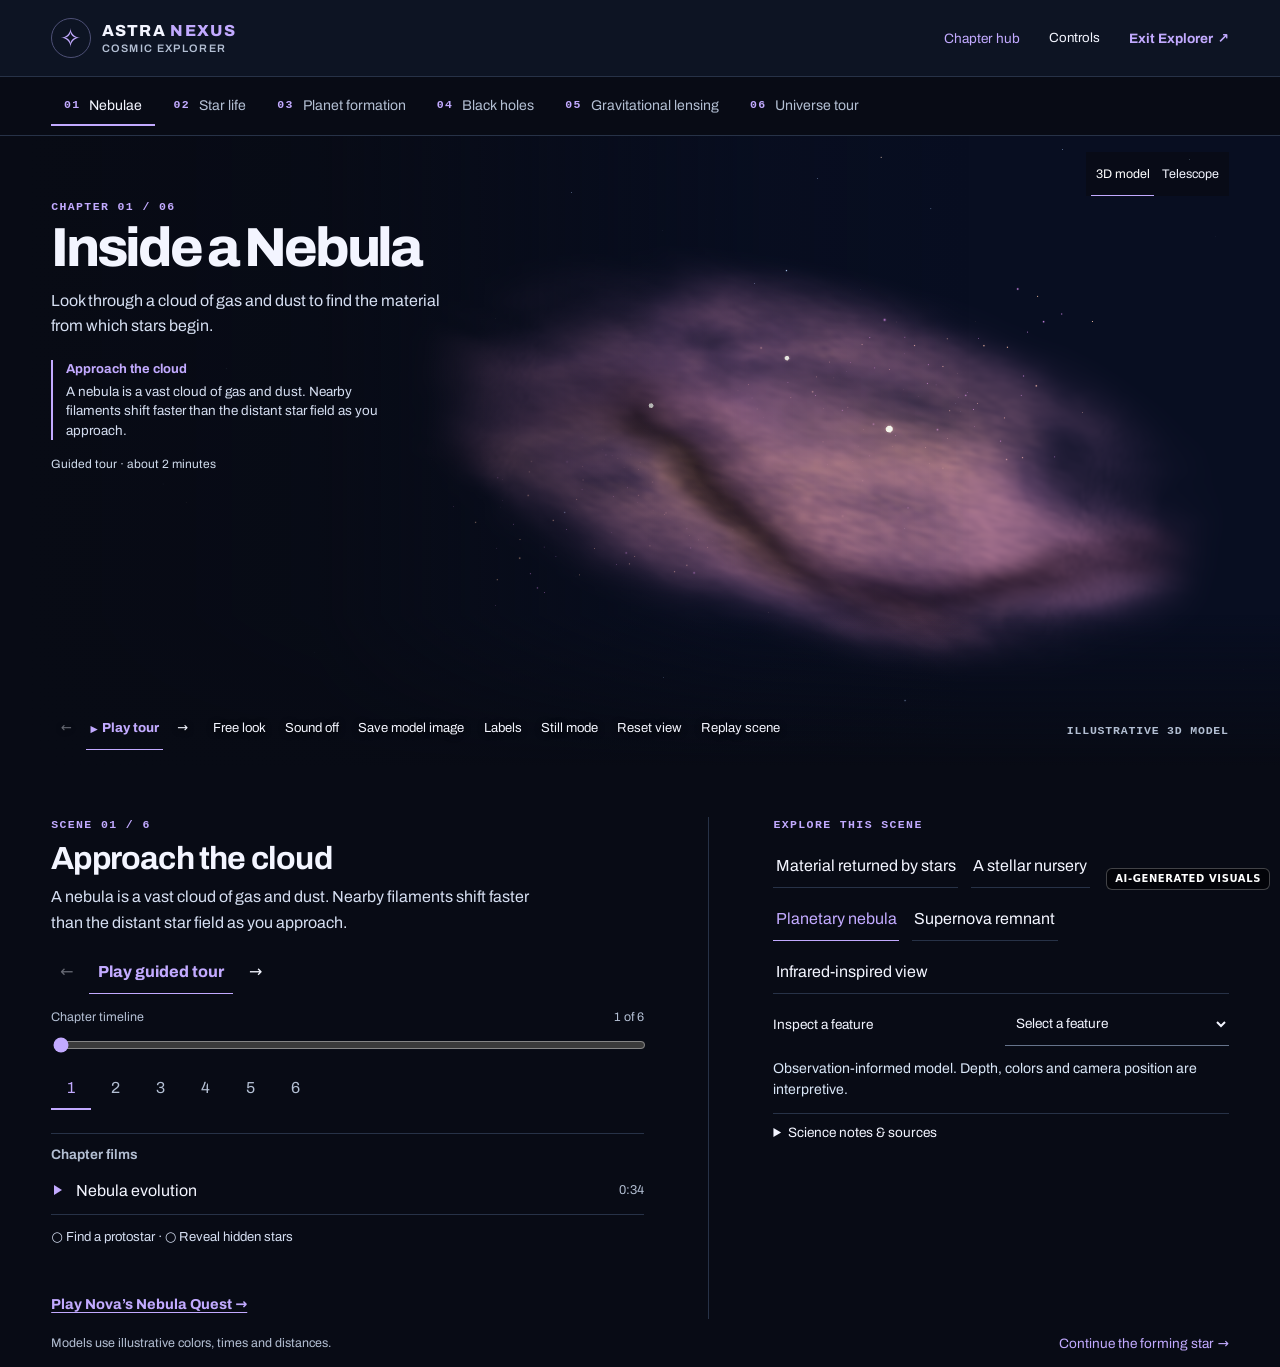
==== commit f5983f89: "Update brief: Cosmic Explorer beside Mars on the home page and mission control (5 destinations), cha" ====
--- a/cosmic.html
+++ b/cosmic.html
@@ -9,7 +9,7 @@
 <meta name="description" content="Six interactive astronomy chapters from ASTRA NEXUS, from stellar nurseries to the observable horizon.">
 <title>Cosmic Explorer · ASTRA NEXUS</title>
 <link rel="icon" href="favicon.svg" type="image/svg+xml">
-<link rel="stylesheet" href="css/cosmic.css?v=8">
+<link rel="stylesheet" href="css/cosmic.css?v=9">
 <link rel="stylesheet" href="css/cosmic-journey.css">
 <link rel="stylesheet" href="css/navigation.css?v=2">
 </head>
@@ -149,7 +149,7 @@
   <div id="media-content"></div><p id="media-caption"></p><div id="media-links"></div>
 </dialog>
 <noscript><p class="cx-noscript">Enable JavaScript to explore the six interactive chapters. <a href="https://science.nasa.gov/universe/">Explore NASA’s universe guide</a>.</p></noscript>
-<script type="module" src="js/cosmic.js?v=16"></script>
+<script type="module" src="js/cosmic.js?v=17"></script>
 <div class="ai-mark" aria-label="Notice: visuals and code on this site were generated with AI tools" style="position:fixed;right:10px;bottom:10px;z-index:2147483000;pointer-events:none;font:600 10px/1 system-ui,sans-serif;letter-spacing:.06em;color:#fff;background:rgba(0,0,0,.55);border:1px solid rgba(255,255,255,.25);padding:5px 8px;border-radius:6px">AI-GENERATED VISUALS</div>
 </body>
 </html>
--- a/css/cosmic.css
+++ b/css/cosmic.css
@@ -214,3 +214,14 @@
   .cx-header-actions button,.cx-header-actions .cx-back{min-height:44px}
   .cx-header-actions .cx-back{display:inline-flex;align-items:center}
 }
+
+/* Chapter hub: title -> Nova quest, separate Continue Exploring -> chapter page */
+.cx-hub-grid .cx-hub-card{display:grid;grid-template-columns:2rem minmax(10rem,1fr) minmax(0,1.6fr) auto;align-items:baseline;gap:clamp(.75rem,2vw,1.75rem);padding:1.1rem 0;border-top:1px solid var(--line);line-height:1.42}
+.cx-hub-grid .cx-hub-title{display:block;padding:0;border:0;text-decoration:none;color:#eef2ff}
+.cx-hub-grid .cx-hub-title strong{color:#eef2ff}
+.cx-hub-grid .cx-hub-title strong::after{content:' ▶';font-size:.7em;color:var(--accent);opacity:.8}
+.cx-hub-grid .cx-hub-title:hover strong,.cx-hub-grid .cx-hub-title:focus-visible strong{color:var(--accent)}
+.cx-hub-grid .cx-hub-more{display:inline-block;padding:.45rem .8rem;border:1px solid var(--line);border-radius:999px;text-decoration:none;white-space:nowrap;font-size:.86rem;color:var(--accent)}
+.cx-hub-grid .cx-hub-more:hover,.cx-hub-grid .cx-hub-more:focus-visible{border-color:var(--accent);background:color-mix(in srgb,var(--accent) 12%,transparent)}
+.cx-hub-grid .cx-hub-title:focus-visible,.cx-hub-grid .cx-hub-more:focus-visible{outline:2px solid var(--accent);outline-offset:3px}
+@media (max-width:760px){.cx-hub-grid .cx-hub-card{grid-template-columns:1.55rem minmax(0,1fr);gap:.3rem .8rem}.cx-hub-grid .cx-hub-card .cx-hub-intro,.cx-hub-grid .cx-hub-more{grid-column:2}.cx-hub-grid .cx-hub-more{justify-self:start;margin-top:.3rem}}
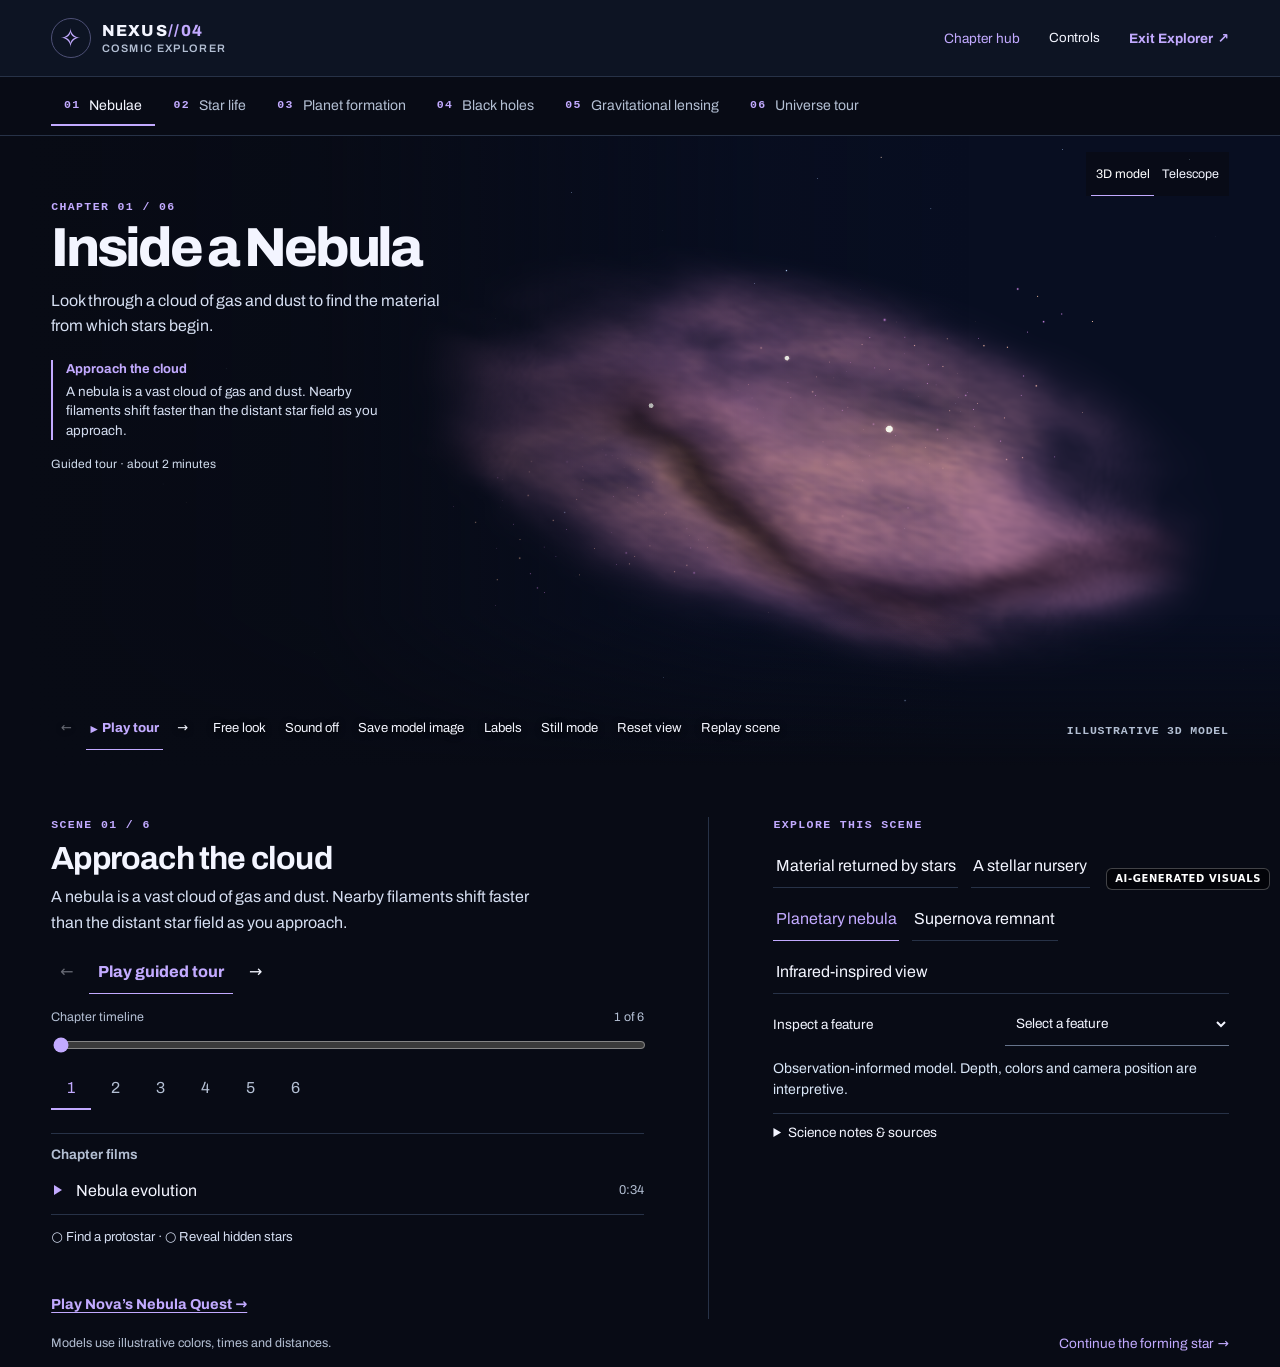
==== commit 0dea0508: "Consistent NEXUS//04 naming on Cosmic Explorer and Nova; Explore header stays readable while scrolli" ====
--- a/cosmic.html
+++ b/cosmic.html
@@ -6,8 +6,8 @@
 
 <meta name="viewport" content="width=device-width, initial-scale=1">
 <meta name="theme-color" content="#0a1021">
-<meta name="description" content="Six interactive astronomy chapters from ASTRA NEXUS, from stellar nurseries to the observable horizon.">
-<title>Cosmic Explorer · ASTRA NEXUS</title>
+<meta name="description" content="Six interactive astronomy chapters from NEXUS//04, from stellar nurseries to the observable horizon.">
+<title>Cosmic Explorer · NEXUS//04</title>
 <link rel="icon" href="favicon.svg" type="image/svg+xml">
 <link rel="stylesheet" href="css/cosmic.css?v=9">
 <link rel="stylesheet" href="css/cosmic-journey.css">
@@ -15,7 +15,7 @@
 </head>
 <body>
 <header class="cx-header">
-  <a class="cx-brand" href="./"><span class="cx-mark" aria-hidden="true">✧</span><span>ASTRA <span class="cx-slash">NEXUS</span><small>Cosmic Explorer</small></span></a>
+  <a class="cx-brand" href="./"><span class="cx-mark" aria-hidden="true">✧</span><span>NEXUS<span class="cx-slash">//04</span><small>Cosmic Explorer</small></span></a>
   <div class="cx-header-actions"><a class="cx-back" href="#chapters">Chapter hub</a><button id="help" type="button" aria-haspopup="dialog">Controls</button><a class="cx-back cx-exit" href="./#dash">Exit Explorer <span aria-hidden="true">↗</span></a></div>
 </header>
 <nav id="chapters" class="cx-chapters" aria-label="Chapters"></nav>
@@ -149,7 +149,7 @@
   <div id="media-content"></div><p id="media-caption"></p><div id="media-links"></div>
 </dialog>
 <noscript><p class="cx-noscript">Enable JavaScript to explore the six interactive chapters. <a href="https://science.nasa.gov/universe/">Explore NASA’s universe guide</a>.</p></noscript>
-<script type="module" src="js/cosmic.js?v=17"></script>
+<script type="module" src="js/cosmic.js?v=18"></script>
 <div class="ai-mark" aria-label="Notice: visuals and code on this site were generated with AI tools" style="position:fixed;right:10px;bottom:10px;z-index:2147483000;pointer-events:none;font:600 10px/1 system-ui,sans-serif;letter-spacing:.06em;color:#fff;background:rgba(0,0,0,.55);border:1px solid rgba(255,255,255,.25);padding:5px 8px;border-radius:6px">AI-GENERATED VISUALS</div>
 </body>
 </html>
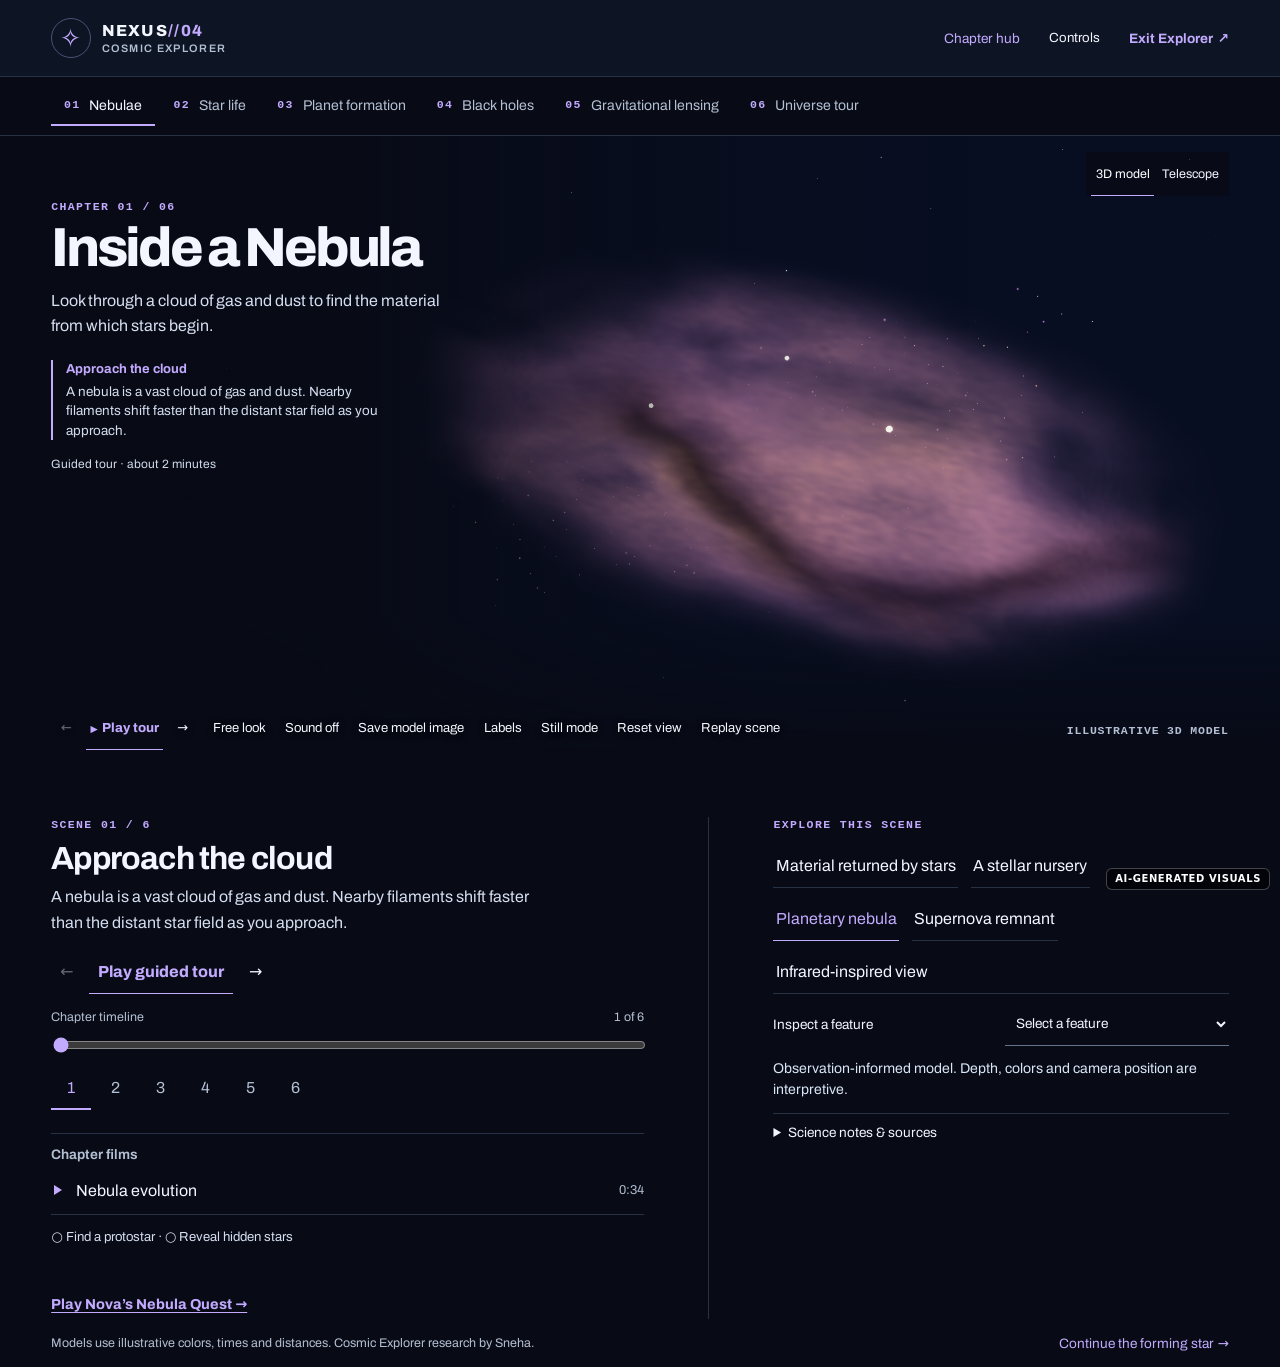
==== commit 38d068a5: "Team credits: Sneha leads ASTRA and Cosmic Explorer research; Kshitij leads HALO research and websit" ====
--- a/cosmic.html
+++ b/cosmic.html
@@ -120,7 +120,7 @@
     </section>
   </div>
   <section id="evidence" class="cx-evidence" hidden aria-labelledby="evidence-title"><h2 id="evidence-title">Observations and visual references</h2><div id="evidence-grid" class="cx-evidence-grid"></div></section>
-  <footer class="cx-footer"><span>Models use illustrative colors, times and distances.</span><a id="next-chapter" href="#stars">Next chapter →</a></footer>
+  <footer class="cx-footer"><span>Models use illustrative colors, times and distances. Cosmic Explorer research by Sneha.</span><a id="next-chapter" href="#stars">Next chapter →</a></footer>
   </div>
 </main>
 <dialog id="universe-notes" class="cx-dialog cx-universe-notes" aria-labelledby="universe-notes-title">
